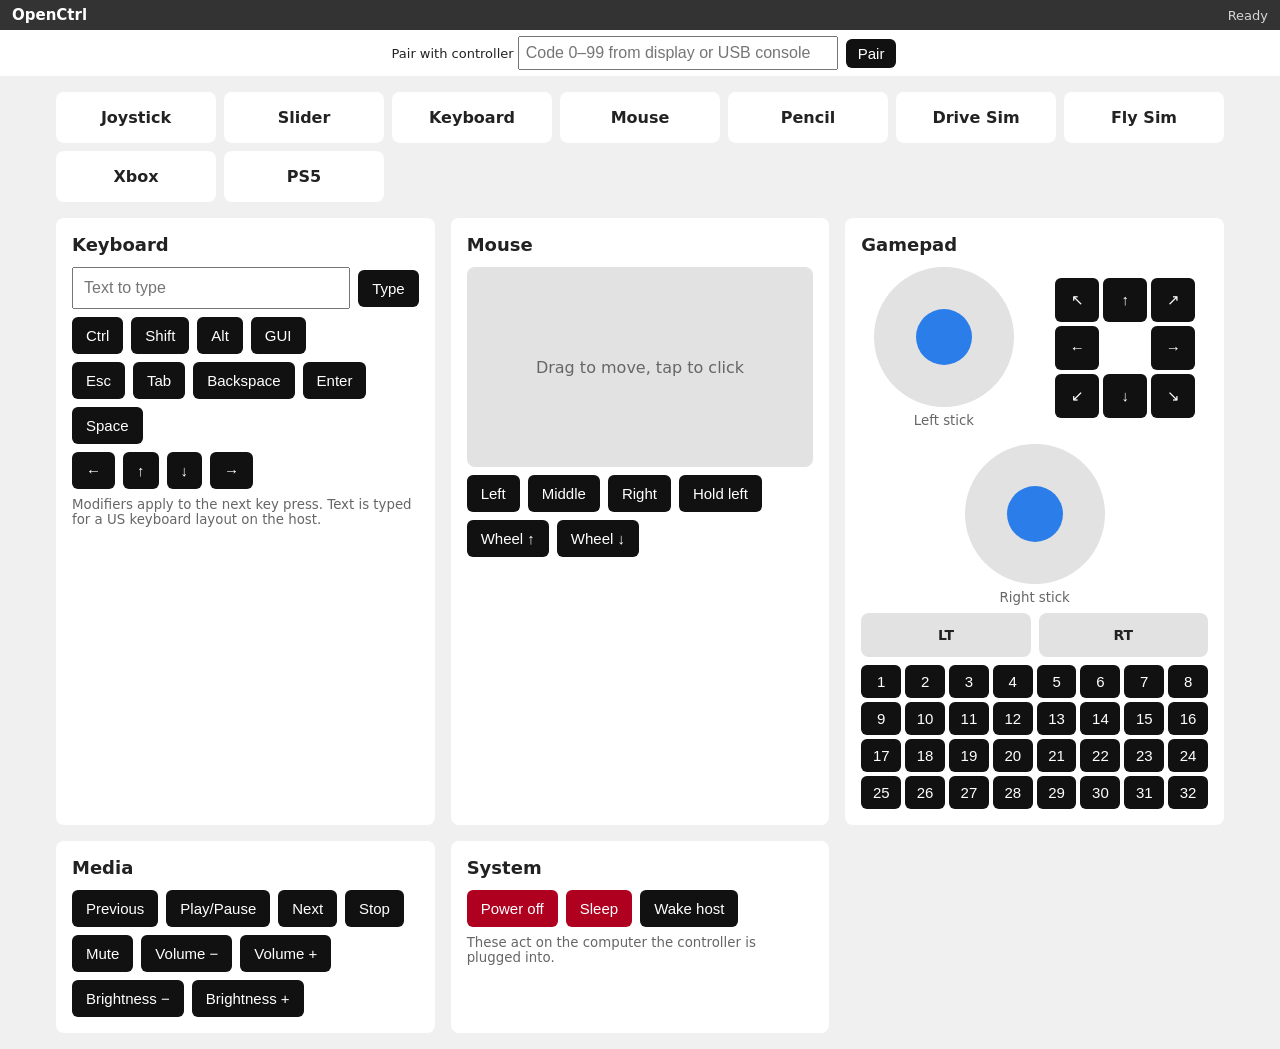
==== Examples/WebController/www/index.html @ d6eb2cab "wip" ====
<!doctype html>
<html lang=en>
<head>
    <meta charset=UTF-8>
    <meta name=viewport content="width=device-width, initial-scale=1.0">
    <meta name=apple-mobile-web-app-capable content=yes>
    <meta name=mobile-web-app-capable content=yes>
    <link rel=icon href=data:,>
    <link rel=stylesheet href=openctrl.css>
    <script src=openctrl.js></script>
    <title>OpenCtrl</title>
    <style>
        main {
            display: grid;
            grid-template-columns: repeat(auto-fit, minmax(300px, 1fr));
            gap: 16px;
            max-width: 1200px;
            margin: 0 auto;
            padding: 16px;
        }
        section {
            display: flex;
            flex-direction: column;
            gap: 8px;
            padding: 16px;
            border-radius: 8px;
            background-color: var(--surface);
        }
        h2 {
            margin: 0 0 4px;
            font-size: 18px;
        }
        nav {
            grid-column: 1 / -1;
            display: grid;
            grid-template-columns: repeat(auto-fill, minmax(140px, 1fr));
            gap: 8px;
        }
        nav a {
            padding: 16px;
            border-radius: 8px;
            background-color: var(--surface);
            color: var(--text);
            font-weight: bold;
            text-align: center;
            text-decoration: none;
        }
        input[type=text] {
            flex: 1 1 160px;
        }
        [data-touchpad] {
            height: 200px;
        }
        .sticks {
            display: flex;
            flex-wrap: wrap;
            justify-content: space-around;
            align-items: center;
            gap: 16px;
        }
        [data-fader] {
            --width: calc(50% - 4px);
            --height: 44px;
        }
        #gamepad-buttons {
            display: grid;
            grid-template-columns: repeat(8, 1fr);
            gap: 4px;
        }
        #gamepad-buttons button {
            padding: 8px 0;
        }
    </style>
</head>
<body>
    <header>
        <strong>OpenCtrl</strong>
        <span data-status>Ready</span>
    </header>
    <main>
        <nav>
            <a href=joystick.html>Joystick</a>
            <a href=slider.html>Slider</a>
            <a href=keyboard.html>Keyboard</a>
            <a href=mouse.html>Mouse</a>
            <a href="mouse.html?mouse=secondary" data-secondary-mouse hidden>Bluetooth Mouse</a>
            <a href=pencil.html>Pencil</a>
            <a href=drive.html>Drive Sim</a>
            <a href=fly.html>Fly Sim</a>
            <a href=xbox.html>Xbox</a>
            <a href=ps5.html>PS5</a>
        </nav>

        <section>
            <h2>Keyboard</h2>
            <div class=row>
                <input id=text type=text placeholder="Text to type" autocomplete=off autocapitalize=off spellcheck=false>
                <button data-type=text>Type</button>
            </div>
            <div class=row>
                <button data-modifier=1>Ctrl</button>
                <button data-modifier=2>Shift</button>
                <button data-modifier=4>Alt</button>
                <button data-modifier=8>GUI</button>
            </div>
            <div class=row>
                <button data-key=41>Esc</button>
                <button data-key=43>Tab</button>
                <button data-key=42>Backspace</button>
                <button data-key=40>Enter</button>
                <button data-key=44>Space</button>
            </div>
            <div class=row>
                <button data-key=80>&larr;</button>
                <button data-key=82>&uarr;</button>
                <button data-key=81>&darr;</button>
                <button data-key=79>&rarr;</button>
            </div>
            <small>Modifiers apply to the next key press. Text is typed for a US keyboard layout on the host.</small>
        </section>

        <section>
            <h2>Mouse</h2>
            <div data-touchpad>Drag to move, tap to click</div>
            <div class=row>
                <button data-mouse=1>Left</button>
                <button data-mouse=4>Middle</button>
                <button data-mouse=2>Right</button>
                <button data-mouse-hold=1>Hold left</button>
                <button data-wheel=1>Wheel &uarr;</button>
                <button data-wheel=-1>Wheel &darr;</button>
            </div>
        </section>

        <section>
            <h2>Gamepad</h2>
            <div class=sticks>
                <div class=column>
                    <div data-stick="x y"></div>
                    <small>Left stick</small>
                </div>
                <div data-hatpad></div>
                <div class=column>
                    <div data-stick="rx ry"></div>
                    <small>Right stick</small>
                </div>
            </div>
            <div class=row>
                <div data-fader=z data-horizontal data-spring=-127>LT</div>
                <div data-fader=rz data-horizontal data-spring=-127>RT</div>
            </div>
            <div id=gamepad-buttons></div>
        </section>

        <section>
            <h2>Media</h2>
            <div class=row>
                <button data-consumer=0xB6>Previous</button>
                <button data-consumer=0xCD>Play/Pause</button>
                <button data-consumer=0xB5>Next</button>
                <button data-consumer=0xB7>Stop</button>
            </div>
            <div class=row>
                <button data-consumer=0xE2>Mute</button>
                <button data-consumer=0xEA>Volume &minus;</button>
                <button data-consumer=0xE9>Volume +</button>
            </div>
            <div class=row>
                <button data-consumer=0x70>Brightness &minus;</button>
                <button data-consumer=0x6F>Brightness +</button>
            </div>
        </section>

        <section>
            <h2>System</h2>
            <div class=row>
                <button class=danger data-system=1 data-confirm="Power off the host?">Power off</button>
                <button class=danger data-system=2 data-confirm="Put the host to sleep?">Sleep</button>
                <button data-system=3>Wake host</button>
            </div>
            <small>These act on the computer the controller is plugged into.</small>
        </section>
    </main>
    <script>
        // All 32 gamepad buttons.
        const gamepadButtons = document.getElementById('gamepad-buttons');
        for (let i = 0; i < 32; i++) {
            const button = document.createElement('button');
            button.textContent = i + 1;
            button.dataset.button = i;
            gamepadButtons.append(button);
        }
    </script>
</body>
</html>
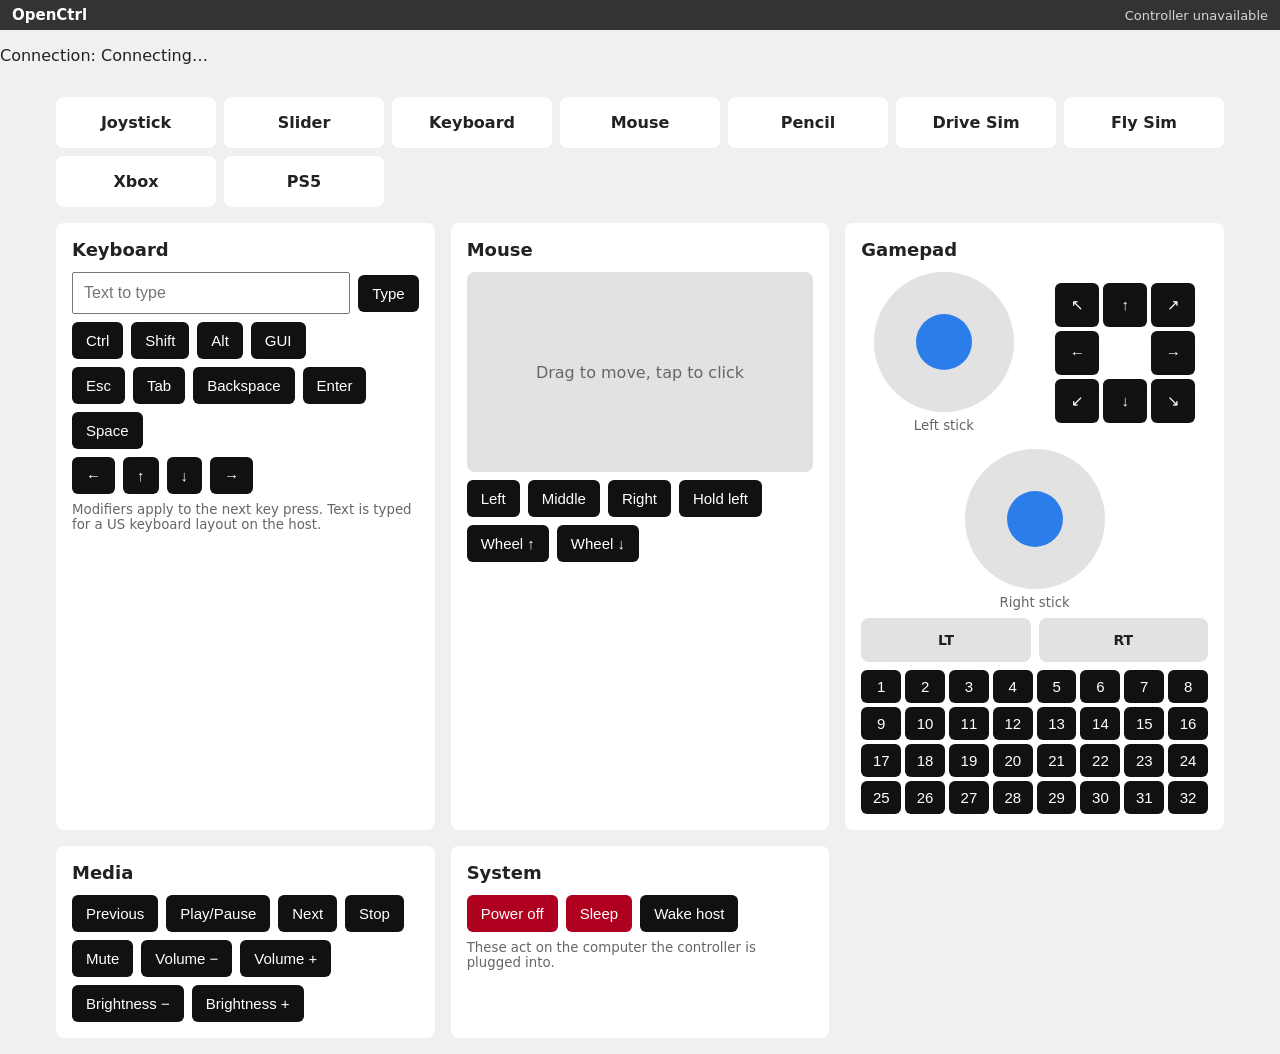
==== commit 3bb7339f: "wip" ====
--- a/Examples/WebController/www/index.html
+++ b/Examples/WebController/www/index.html
@@ -2,10 +2,14 @@
 <html lang=en>
 <head>
     <meta charset=UTF-8>
-    <meta name=viewport content="width=device-width, initial-scale=1.0">
+    <meta name=viewport content="width=device-width, initial-scale=1, maximum-scale=1, user-scalable=no, viewport-fit=cover">
     <meta name=apple-mobile-web-app-capable content=yes>
+    <meta name=apple-mobile-web-app-status-bar-style content=black-translucent>
     <meta name=mobile-web-app-capable content=yes>
-    <link rel=icon href=data:,>
+    <meta name=theme-color content="#333333">
+    <link rel=manifest href=manifest.webmanifest>
+    <link rel=icon href=icon.svg>
+    <link rel=apple-touch-icon href=icon-192.png>
     <link rel=stylesheet href=openctrl.css>
     <script src=openctrl.js></script>
     <title>OpenCtrl</title>
@@ -77,6 +81,7 @@
         <strong>OpenCtrl</strong>
         <span data-status>Ready</span>
     </header>
+    <p>Connection: <span data-connection-mode>Connecting…</span></p>
     <main>
         <nav>
             <a href=joystick.html>Joystick</a>
